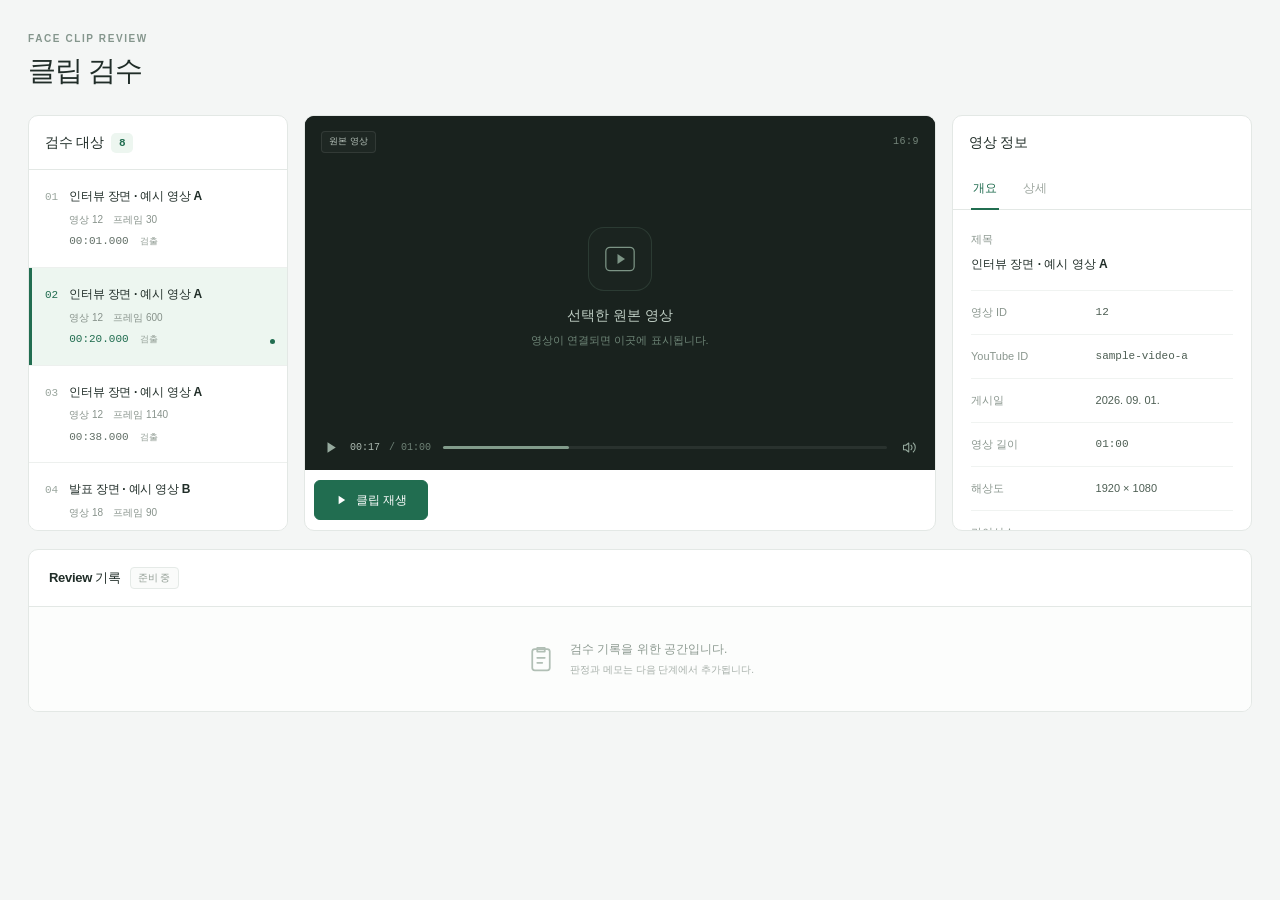
==== src/ytcrawln/review/static/index.html @ 5c7f524d "Add video clip review functionality with API endpoints and UI" ====
<!doctype html>
<html lang="ko">
<head>
  <meta charset="utf-8">
  <meta name="viewport" content="width=device-width, initial-scale=1">
  <meta name="color-scheme" content="light">
  <title>ytcrawln · 클립 검수</title>
  <link rel="stylesheet" href="./review.css">
</head>
<body>
  <!-- Static design preview. All data below is illustrative; no API or script is connected. -->
  <div class="app-shell">
    <header class="page-header">
      <p class="eyebrow">FACE CLIP REVIEW</p>
      <h1>클립 검수</h1>
    </header>

    <main>
      <div class="review-workspace">
        <nav class="panel candidate-panel" aria-labelledby="candidate-title">
          <div class="panel-heading">
            <div class="heading-with-count"><h2 id="candidate-title">검수 대상</h2><span class="count-badge">8</span></div>
          </div>
          <ol class="candidate-list" id="clip-list">
            <li>
              <button class="candidate" type="button" disabled>
                <span class="candidate-number">01</span>
                <span class="candidate-content"><span class="candidate-title">인터뷰 장면 · 예시 영상 A</span><span class="candidate-meta">영상 12 <span>프레임 30</span></span><span class="candidate-time">00:01.000 <span>검출</span></span></span>
              </button>
            </li>
            <li>
              <button class="candidate is-selected" type="button" aria-current="true" disabled>
                <span class="candidate-number">02</span>
                <span class="candidate-content"><span class="candidate-title">인터뷰 장면 · 예시 영상 A</span><span class="candidate-meta">영상 12 <span>프레임 600</span></span><span class="candidate-time">00:20.000 <span>검출</span></span></span>
                <span class="selection-dot" aria-hidden="true"></span>
              </button>
            </li>
            <li>
              <button class="candidate" type="button" disabled>
                <span class="candidate-number">03</span>
                <span class="candidate-content"><span class="candidate-title">인터뷰 장면 · 예시 영상 A</span><span class="candidate-meta">영상 12 <span>프레임 1140</span></span><span class="candidate-time">00:38.000 <span>검출</span></span></span>
              </button>
            </li>
            <li>
              <button class="candidate" type="button" disabled>
                <span class="candidate-number">04</span>
                <span class="candidate-content"><span class="candidate-title">발표 장면 · 예시 영상 B</span><span class="candidate-meta">영상 18 <span>프레임 90</span></span><span class="candidate-time">00:03.000 <span>검출</span></span></span>
              </button>
            </li>
            <li>
              <button class="candidate" type="button" disabled>
                <span class="candidate-number">05</span>
                <span class="candidate-content"><span class="candidate-title">발표 장면 · 예시 영상 B</span><span class="candidate-meta">영상 18 <span>프레임 420</span></span><span class="candidate-time">00:14.000 <span>검출</span></span></span>
              </button>
            </li>
            <li>
              <button class="candidate" type="button" disabled>
                <span class="candidate-number">06</span>
                <span class="candidate-content"><span class="candidate-title">대화 장면 · 예시 영상 C</span><span class="candidate-meta">영상 24 <span>프레임 210</span></span><span class="candidate-time">00:07.000 <span>검출</span></span></span>
              </button>
            </li>
            <li>
              <button class="candidate" type="button" disabled>
                <span class="candidate-number">07</span>
                <span class="candidate-content"><span class="candidate-title">대화 장면 · 예시 영상 C</span><span class="candidate-meta">영상 24 <span>프레임 660</span></span><span class="candidate-time">00:22.000 <span>검출</span></span></span>
              </button>
            </li>
            <li>
              <button class="candidate" type="button" disabled>
                <span class="candidate-number">08</span>
                <span class="candidate-content"><span class="candidate-title">세로 촬영 · 예시 영상 D</span><span class="candidate-meta">영상 31 <span>프레임 60</span></span><span class="candidate-time">00:02.000 <span>검출</span></span></span>
              </button>
            </li>
          </ol>
        </nav>

        <section class="panel player-panel" aria-label="영상 플레이어">
          <div class="video-stage">
            <video id="video-player" preload="none" aria-label="선택한 원본 영상"></video>
            <div class="stage-labels"><span class="stage-badge">원본 영상</span><span class="aspect-label">16:9</span></div>
            <div class="video-placeholder" id="player-message">
              <span class="video-placeholder-icon" aria-hidden="true">
                <svg viewBox="0 0 48 48" fill="none"><rect x="7" y="10" width="34" height="28" rx="5" stroke="currentColor" stroke-width="1.5"/><path d="m21 18 9 6-9 6V18Z" fill="currentColor"/></svg>
              </span>
              <p>선택한 원본 영상</p>
              <span>영상이 연결되면 이곳에 표시됩니다.</span>
            </div>
            <div class="player-controls-preview" aria-label="영상 컨트롤 디자인 예시">
              <svg class="icon" viewBox="0 0 20 20" aria-hidden="true"><path d="m6 3 11 7L6 17V3Z" fill="currentColor"/></svg>
              <span class="player-clock">00:17 <span>/ 01:00</span></span>
              <span class="player-progress" aria-hidden="true"><span></span></span>
              <svg class="icon volume-icon" viewBox="0 0 20 20" fill="none" aria-hidden="true"><path d="M9 4 5 7H2v6h3l4 3V4Z" stroke="currentColor" stroke-width="1.4" stroke-linejoin="round"/><path d="M12 7a4 4 0 0 1 0 6m3-9a8 8 0 0 1 0 12" stroke="currentColor" stroke-width="1.4" stroke-linecap="round"/></svg>
            </div>
          </div>

          <div class="clip-actions">
            <button class="clip-play-button" id="clip-play-button" type="button" disabled>
              <svg class="icon" viewBox="0 0 20 20" aria-hidden="true"><path d="m6 3 11 7L6 17V3Z" fill="currentColor"/></svg>
              클립 재생
            </button>
          </div>
        </section>

        <aside class="panel info-panel" aria-labelledby="info-title">
          <div class="panel-heading"><h2 id="info-title">영상 정보</h2></div>
          <div class="info-tabs" role="tablist" aria-label="영상 정보 탭">
            <button class="info-tab is-active" id="overview-tab" type="button" role="tab" aria-selected="true" aria-controls="overview-panel" disabled>개요</button>
            <button class="info-tab" id="detail-tab" type="button" role="tab" aria-selected="false" aria-controls="detail-panel" disabled>상세</button>
          </div>
          <div class="metadata-scroll">
            <section id="overview-panel" role="tabpanel" aria-labelledby="overview-tab">
              <dl class="info-list">
                <div class="info-row info-row-title"><dt>제목</dt><dd>인터뷰 장면 · 예시 영상 A</dd></div>
                <div class="info-row"><dt>영상 ID</dt><dd class="mono">12</dd></div>
                <div class="info-row"><dt>YouTube ID</dt><dd class="mono">sample-video-a</dd></div>
                <div class="info-row"><dt>게시일</dt><dd>2026. 09. 01.</dd></div>
                <div class="info-row"><dt>영상 길이</dt><dd class="mono">01:00</dd></div>
                <div class="info-row"><dt>해상도</dt><dd>1920 × 1080</dd></div>
                <div class="info-row"><dt>라이선스</dt><dd class="muted">—</dd></div>
                <div class="info-row"><dt>자막</dt><dd class="muted">—</dd></div>
                <div class="info-row"><dt>합성 콘텐츠 표시</dt><dd class="muted">—</dd></div>
                <div class="info-row"><dt>조회 / 좋아요 / 댓글</dt><dd class="muted">— / — / —</dd></div>
                <div class="info-row"><dt>미디어</dt><dd><span class="neutral-badge">미연결</span></dd></div>
              </dl>
              <div class="metadata-note"><span class="note-mark" aria-hidden="true">i</span><p>화면 구성을 위한 예시 정보입니다.</p></div>
            </section>
            <section id="detail-panel" role="tabpanel" aria-labelledby="detail-tab" hidden><p>상세 메타데이터 표시 영역</p></section>
          </div>
        </aside>
      </div>

      <section class="panel review-records" aria-labelledby="review-records-title">
        <div class="records-heading"><h2 id="review-records-title">Review 기록</h2><span class="neutral-badge">준비 중</span></div>
        <div class="records-placeholder">
          <svg viewBox="0 0 24 24" fill="none" aria-hidden="true"><rect x="5" y="4" width="14" height="17" rx="2" stroke="currentColor" stroke-width="1.4"/><path d="M9 3h6v3H9V3Zm0 8h6m-6 4h4" stroke="currentColor" stroke-width="1.4" stroke-linecap="round" stroke-linejoin="round"/></svg>
          <div><p>검수 기록을 위한 공간입니다.</p><span>판정과 메모는 다음 단계에서 추가됩니다.</span></div>
        </div>
      </section>
    </main>
  </div>
</body>
</html>
---- src/ytcrawln/review/static/review.css ----
:root {
  color-scheme: light;
  --page: #f4f6f5;
  --surface: #fff;
  --ink: #202d28;
  --line: #e3e8e5;
  --accent: #216d50;
  --accent-soft: #edf6f0;
  --mono: "SFMono-Regular", Consolas, "Liberation Mono", monospace;
  font-family: -apple-system, BlinkMacSystemFont, "Apple SD Gothic Neo", "Noto Sans KR", "Segoe UI", sans-serif;
  font-synthesis: none;
  -webkit-font-smoothing: antialiased;
}

/* Base */
* { box-sizing: border-box; }
body { margin: 0; color: var(--ink); background: var(--page); font-size: 14px; line-height: 1.55; }
button { font: inherit; }
button:disabled { cursor: default; }
button:focus-visible { outline: 2px solid var(--accent); outline-offset: -3px; }
h1, h2, p, ol, dl, dd { margin: 0; }
svg { display: block; }
[hidden] { display: none !important; }
.eyebrow { color: #85968d; font-size: 10px; font-weight: 650; letter-spacing: 1.6px; }
h1 { margin-top: 4px; font-size: 28px; font-weight: 700; letter-spacing: -1.1px; line-height: 1.4; }
h2 { font-size: 14px; font-weight: 700; letter-spacing: -.3px; }
.icon { width: 15px; height: 15px; flex-shrink: 0; }
.mono { font-family: var(--mono); }
.neutral-badge { display: inline-flex; padding: 2px 7px; border: 1px solid #e5eae7; border-radius: 4px; color: #919d94; background: #fafbfa; font-size: 10px; font-weight: 400; }

/* Page and shared panels */
.app-shell { width: min(100%, 1800px); margin: 0 auto; padding: 0 28px 24px; }
.page-header { padding: 31px 0 25px; }
.review-workspace { display: grid; grid-template-columns: 260px minmax(0, 1fr) 300px; align-items: stretch; gap: 16px; }
.panel { min-width: 0; border: 1px solid var(--line); border-radius: 10px; background: var(--surface); overflow: hidden; }
.panel-heading { padding: 16px; }
.candidate-panel,
.player-panel,
.info-panel { display: flex; flex-direction: column; }
/* Side panels follow the player's row height; their content scrolls inside. */
.candidate-panel,
.info-panel { min-height: 0; contain: size; }
.candidate-list,
.metadata-scroll { flex: 1 1 0; min-height: 0; overflow-y: auto; scrollbar-width: thin; scrollbar-color: #d5ded8 transparent; }

/* Candidate list */
.heading-with-count { display: flex; align-items: center; gap: 8px; }
.count-badge { display: inline-flex; align-items: center; justify-content: center; min-width: 22px; height: 20px; padding: 0 6px; border-radius: 5px; color: var(--accent); background: var(--accent-soft); font: 600 11px var(--mono); }
.candidate-list { border-top: 1px solid var(--line); list-style: none; padding: 0; }
.candidate { position: relative; display: flex; width: 100%; align-items: flex-start; gap: 11px; text-align: left; padding: 17px 16px; border: 0; border-bottom: 1px solid #edf0ee; background: #fff; color: inherit; }
.candidate.is-selected { background: var(--accent-soft); box-shadow: inset 3px 0 var(--accent); }
.candidate-number { flex-shrink: 0; padding-top: 2px; font: 11px/1.6 var(--mono); color: #9aa69e; }
.is-selected .candidate-number { color: var(--accent); }
.candidate-content { display: flex; flex-direction: column; gap: 6px; min-width: 0; }
.candidate-title { display: block; overflow: hidden; white-space: nowrap; text-overflow: ellipsis; font-size: 12px; font-weight: 600; letter-spacing: -.25px; }
.candidate-meta { display: flex; gap: 10px; flex-wrap: wrap; color: #87928b; font-size: 10px; }
.candidate-time { font: 11px/1.5 var(--mono); color: #626f67; }
.candidate-time > span { margin-left: 5px; font-family: inherit; font-size: 9px; color: #95a098; }
.is-selected .candidate-time { color: var(--accent); }
.selection-dot { position: absolute; width: 5px; height: 5px; right: 12px; bottom: 21px; border-radius: 50%; background: var(--accent); }

/* Fixed-ratio player and static preview */
/* The containing box defines the size, never the video's intrinsic dimensions. */
.video-stage { position: relative; flex: 0 0 auto; width: 100%; aspect-ratio: 16 / 9; overflow: hidden; background: #19221e; isolation: isolate; }
.video-stage > video { position: absolute; inset: 0; display: block; width: 100%; height: 100%; object-fit: contain; background: #19221e; }
.stage-labels { position: absolute; inset: 15px 16px auto; display: flex; align-items: center; justify-content: space-between; z-index: 1; }
.stage-badge { padding: 3px 7px; border: 1px solid #ffffff17; border-radius: 4px; color: #b6c2ba; background: #ffffff06; font-size: 9px; }
.aspect-label { font: 10px var(--mono); letter-spacing: .5px; color: #74857a; }
.video-placeholder { position: absolute; inset: 0; display: flex; align-items: center; justify-content: center; flex-direction: column; padding: 30px 15px 40px; text-align: center; }
.video-placeholder-icon { display: grid; place-items: center; width: 64px; height: 64px; margin-bottom: 14px; color: #7c9485; border: 1px solid #526c5c50; border-radius: 16px; background: #ffffff03; }
.video-placeholder-icon svg { width: 40px; height: 40px; }
.video-placeholder p { font-size: 14px; color: #becdc3; }
.video-placeholder > span:last-child { margin-top: 5px; color: #6e8577; font-size: 11px; }
.player-controls-preview { position: absolute; left: 18px; right: 18px; bottom: 15px; display: flex; align-items: center; gap: 12px; color: #96aa9e; }
.player-clock { flex-shrink: 0; font: 10px var(--mono); color: #acbab1; }
.player-clock > span { color: #6e8276; margin-left: 3px; }
.player-progress { height: 3px; flex: 1 1 auto; background: #ffffff12; border-radius: 2px; }
.player-progress > span { display: block; width: 28.33%; height: 100%; border-radius: inherit; background: #829c8b; }
.volume-icon { margin-left: 3px; }

/* Clip action */
.clip-actions { display: flex; align-items: center; padding: 10px 9px; }
.clip-play-button { display: inline-flex; align-items: center; justify-content: center; gap: 9px; min-height: 40px; padding: 0 20px; border: 1px solid var(--accent); border-radius: 6px; color: #fff; background: var(--accent); font-size: 12px; font-weight: 600; white-space: nowrap; }
.clip-play-button .icon { width: 12px; height: 12px; }

/* Metadata */
.info-tabs { display: flex; padding: 0 18px; gap: 22px; border-bottom: 1px solid var(--line); }
.info-tab { position: relative; padding: 10px 2px 11px; border: 0; color: #9da69f; background: transparent; font-size: 12px; }
.info-tab.is-active { color: var(--accent); font-weight: 650; }
.info-tab.is-active::after { content: ""; position: absolute; left: 0; right: 0; bottom: -1px; height: 2px; background: var(--accent); }
.metadata-scroll { padding: 5px 18px 18px; }
.info-row { display: grid; grid-template-columns: minmax(0, 1fr) minmax(0, 1.2fr); gap: 10px; padding: 13px 0; border-bottom: 1px solid #f0f3f1; font-size: 11px; }
.info-row dt { color: #8a968e; }
.info-row dd { color: #4d5e53; overflow-wrap: anywhere; }
.info-row-title { display: block; padding: 16px 0; }
.info-row-title dd { margin-top: 7px; color: var(--ink); font-size: 12px; font-weight: 600; }
.info-row .muted { color: #a2aba5; }
.metadata-note { display: flex; align-items: flex-start; gap: 6px; margin-top: 18px; color: #a0aaa3; font-size: 10px; }
.note-mark { display: grid; place-items: center; flex-shrink: 0; width: 13px; height: 13px; border: 1px solid #c8d2cb; border-radius: 50%; font-size: 9px; font-family: Georgia, serif; line-height: 1; margin-top: 1px; }

/* Future review records */
.review-records { margin-top: 18px; }
.records-heading { display: flex; align-items: center; gap: 9px; padding: 17px 20px; border-bottom: 1px solid var(--line); }
.records-heading h2 { font-size: 13px; }
.records-placeholder { display: flex; gap: 14px; align-items: center; justify-content: center; min-height: 104px; padding: 20px; background: #fcfdfc; }
.records-placeholder svg { width: 30px; height: 30px; color: #b1bfb5; }
.records-placeholder p { color: #8d9a91; font-size: 12px; }
.records-placeholder span { display: block; margin-top: 4px; font-size: 10px; color: #a6afa9; }

/* Responsive layout */
@media (min-width: 1600px) {
  .review-workspace { grid-template-columns: 280px minmax(0, 1fr) 320px; gap: 20px; }
}

@media (max-width: 1199px) {
  .app-shell { padding-inline: 20px; }
  .review-workspace { grid-template-columns: 225px minmax(0, 1fr) 255px; gap: 12px; }
  .candidate { padding-left: 12px; padding-right: 12px; gap: 8px; }
  .clip-play-button { padding: 0 14px; }
}

@media (max-width: 999px) {
  .review-workspace { grid-template-columns: 235px minmax(0, 1fr); }
  .info-panel { grid-column: 1 / -1; contain: none; }
  .metadata-scroll { flex: auto; max-height: 340px; }
  .info-row { grid-template-columns: 180px minmax(0, 1fr); }
  .info-row-title { display: grid; }
  .info-row-title dd { margin: 0; }
}

@media (max-width: 639px) {
  .app-shell { padding-inline: 14px; }
  .page-header { padding: 23px 0 19px; }
  h1 { font-size: 25px; }
  .review-workspace { grid-template-columns: minmax(0, 1fr); gap: 14px; }
  .candidate-panel { contain: none; }
  .candidate-list { flex: auto; max-height: 245px; }
  .candidate { padding: 14px 18px; gap: 14px; }
  .candidate-title { font-size: 13px; }
  .info-panel { grid-column: auto; }
  .info-row { grid-template-columns: minmax(0, 1fr) minmax(0, 1.2fr); }
  .video-placeholder-icon { width: 46px; height: 46px; margin-bottom: 8px; border-radius: 12px; }
  .video-placeholder-icon svg { width: 30px; height: 30px; }
  .video-placeholder p { font-size: 12px; }
  .video-placeholder > span:last-child { font-size: 10px; }
  .player-clock { font-size: 9px; }
  .records-placeholder { justify-content: flex-start; }
}
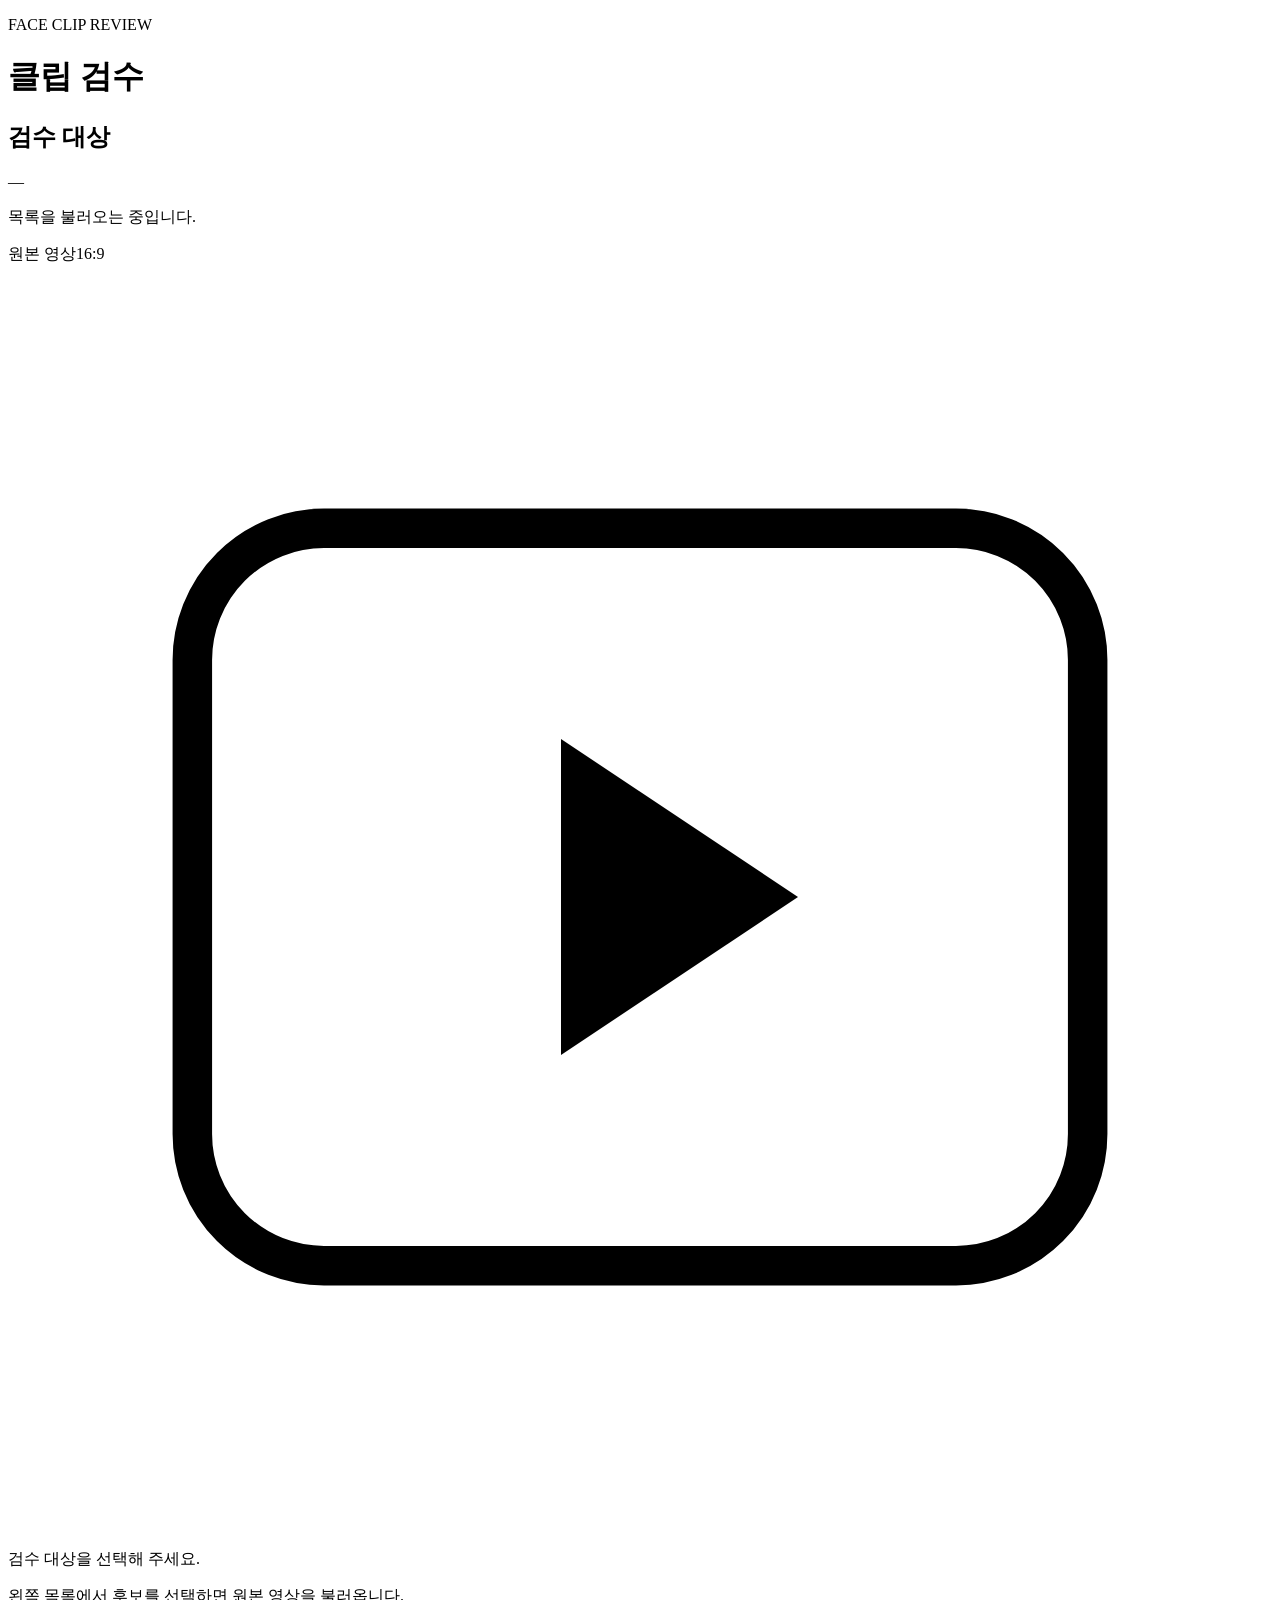
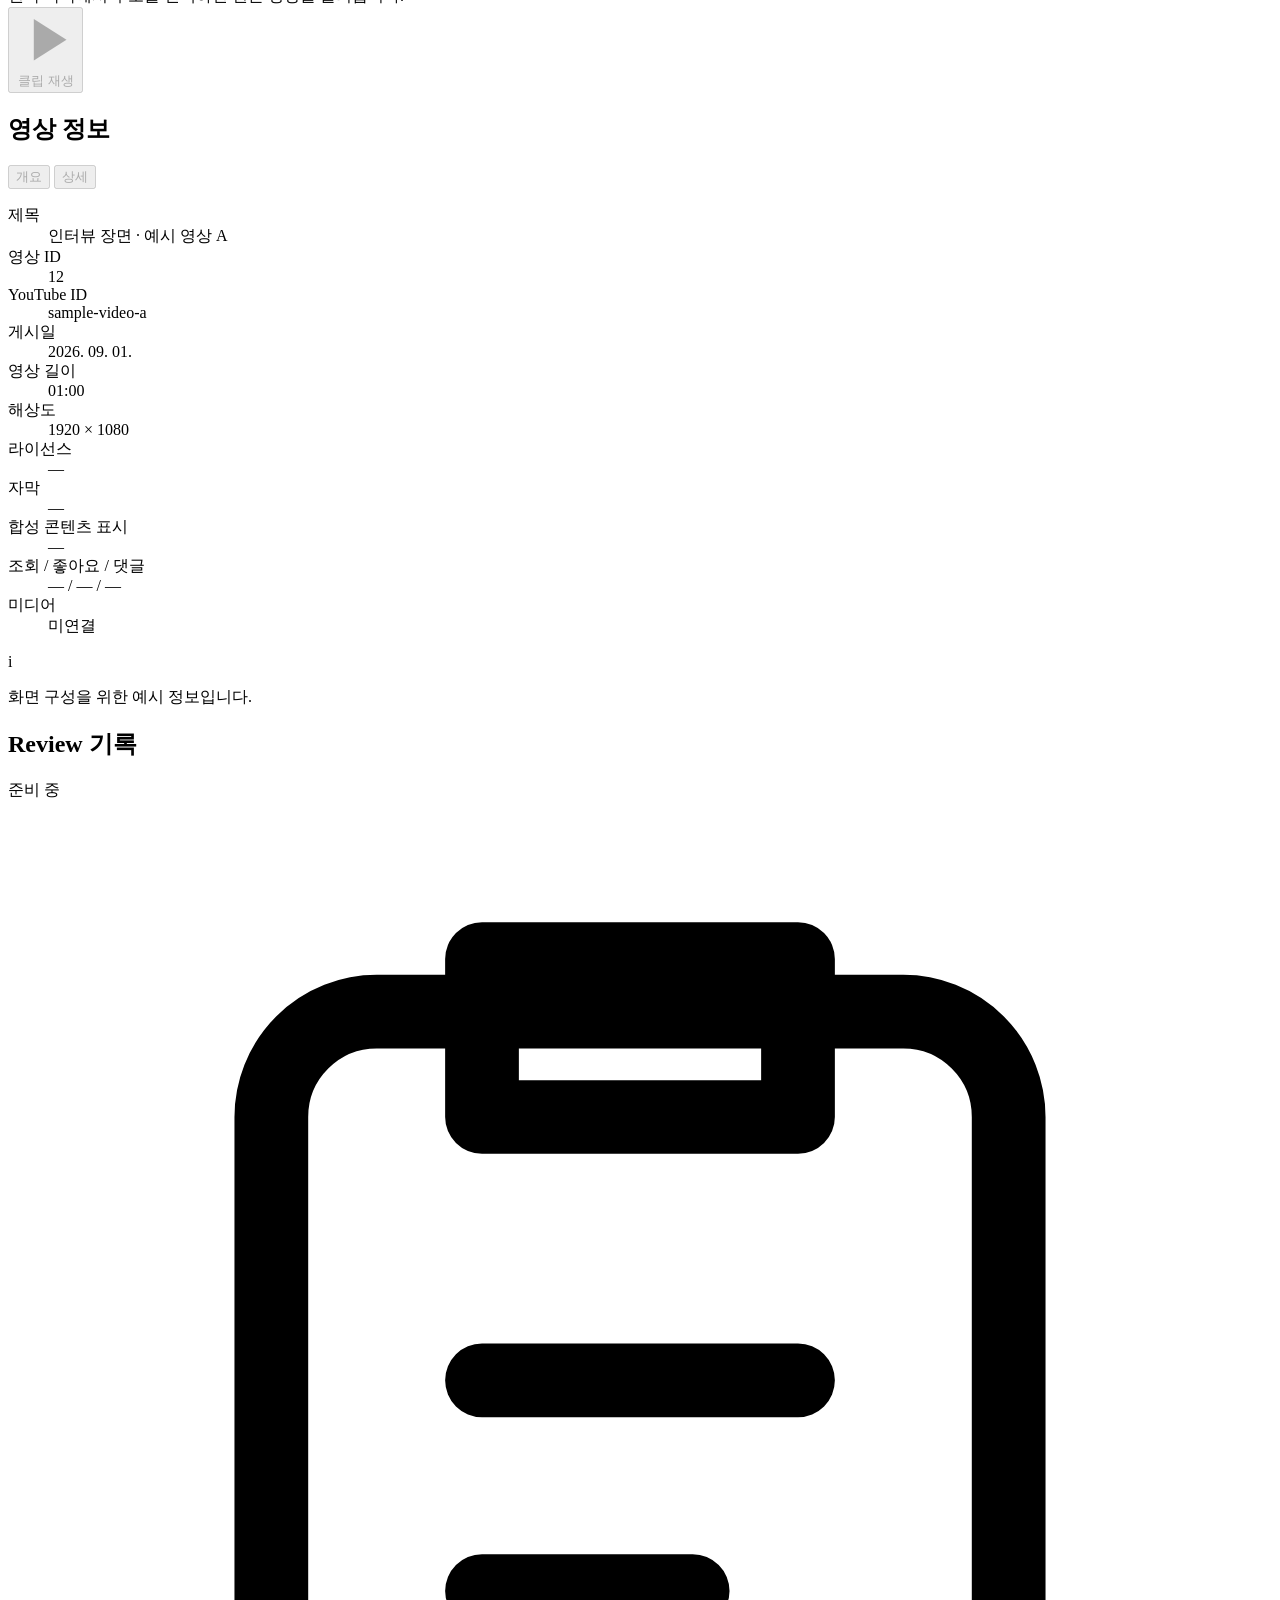
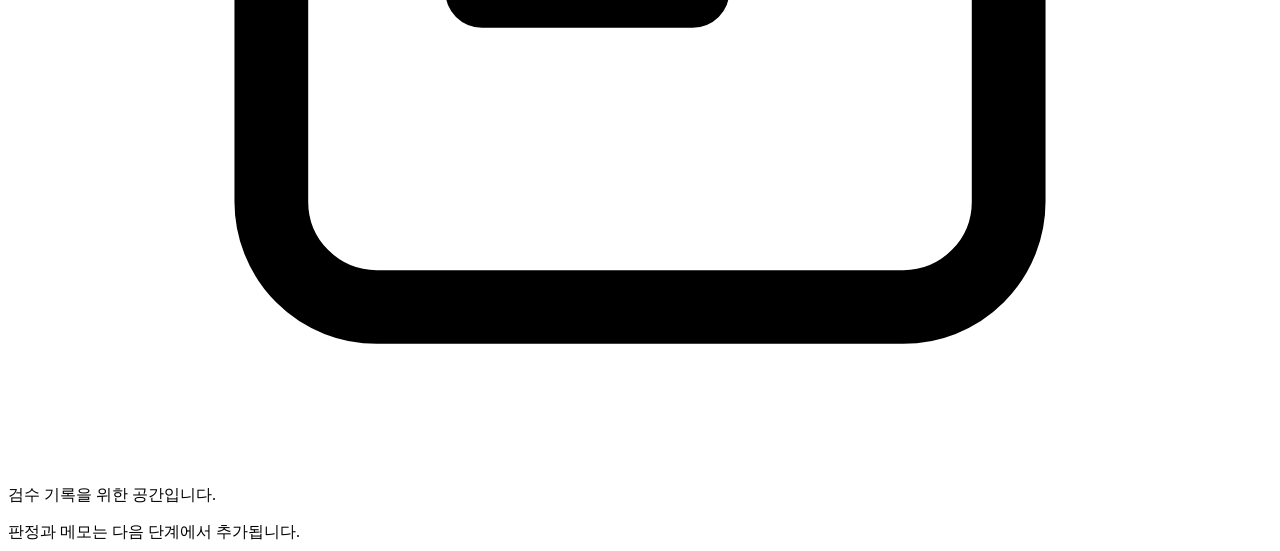
==== commit 461ade90: "Add static file serving and video player functionality" ====
--- a/src/ytcrawln/review/static/index.html
+++ b/src/ytcrawln/review/static/index.html
@@ -5,10 +5,11 @@
   <meta name="viewport" content="width=device-width, initial-scale=1">
   <meta name="color-scheme" content="light">
   <title>ytcrawln · 클립 검수</title>
-  <link rel="stylesheet" href="./review.css">
+  <link rel="stylesheet" href="/static/review.css">
+  <script defer src="/static/review.js"></script>
 </head>
 <body>
-  <!-- Static design preview. All data below is illustrative; no API or script is connected. -->
+  <!-- Candidate selection and the player use live data; metadata and clip playback are added separately. -->
   <div class="app-shell">
     <header class="page-header">
       <p class="eyebrow">FACE CLIP REVIEW</p>
@@ -19,77 +20,22 @@
       <div class="review-workspace">
         <nav class="panel candidate-panel" aria-labelledby="candidate-title">
           <div class="panel-heading">
-            <div class="heading-with-count"><h2 id="candidate-title">검수 대상</h2><span class="count-badge">8</span></div>
+            <div class="heading-with-count"><h2 id="candidate-title">검수 대상</h2><span class="count-badge" id="clip-count">—</span></div>
           </div>
-          <ol class="candidate-list" id="clip-list">
-            <li>
-              <button class="candidate" type="button" disabled>
-                <span class="candidate-number">01</span>
-                <span class="candidate-content"><span class="candidate-title">인터뷰 장면 · 예시 영상 A</span><span class="candidate-meta">영상 12 <span>프레임 30</span></span><span class="candidate-time">00:01.000 <span>검출</span></span></span>
-              </button>
-            </li>
-            <li>
-              <button class="candidate is-selected" type="button" aria-current="true" disabled>
-                <span class="candidate-number">02</span>
-                <span class="candidate-content"><span class="candidate-title">인터뷰 장면 · 예시 영상 A</span><span class="candidate-meta">영상 12 <span>프레임 600</span></span><span class="candidate-time">00:20.000 <span>검출</span></span></span>
-                <span class="selection-dot" aria-hidden="true"></span>
-              </button>
-            </li>
-            <li>
-              <button class="candidate" type="button" disabled>
-                <span class="candidate-number">03</span>
-                <span class="candidate-content"><span class="candidate-title">인터뷰 장면 · 예시 영상 A</span><span class="candidate-meta">영상 12 <span>프레임 1140</span></span><span class="candidate-time">00:38.000 <span>검출</span></span></span>
-              </button>
-            </li>
-            <li>
-              <button class="candidate" type="button" disabled>
-                <span class="candidate-number">04</span>
-                <span class="candidate-content"><span class="candidate-title">발표 장면 · 예시 영상 B</span><span class="candidate-meta">영상 18 <span>프레임 90</span></span><span class="candidate-time">00:03.000 <span>검출</span></span></span>
-              </button>
-            </li>
-            <li>
-              <button class="candidate" type="button" disabled>
-                <span class="candidate-number">05</span>
-                <span class="candidate-content"><span class="candidate-title">발표 장면 · 예시 영상 B</span><span class="candidate-meta">영상 18 <span>프레임 420</span></span><span class="candidate-time">00:14.000 <span>검출</span></span></span>
-              </button>
-            </li>
-            <li>
-              <button class="candidate" type="button" disabled>
-                <span class="candidate-number">06</span>
-                <span class="candidate-content"><span class="candidate-title">대화 장면 · 예시 영상 C</span><span class="candidate-meta">영상 24 <span>프레임 210</span></span><span class="candidate-time">00:07.000 <span>검출</span></span></span>
-              </button>
-            </li>
-            <li>
-              <button class="candidate" type="button" disabled>
-                <span class="candidate-number">07</span>
-                <span class="candidate-content"><span class="candidate-title">대화 장면 · 예시 영상 C</span><span class="candidate-meta">영상 24 <span>프레임 660</span></span><span class="candidate-time">00:22.000 <span>검출</span></span></span>
-              </button>
-            </li>
-            <li>
-              <button class="candidate" type="button" disabled>
-                <span class="candidate-number">08</span>
-                <span class="candidate-content"><span class="candidate-title">세로 촬영 · 예시 영상 D</span><span class="candidate-meta">영상 31 <span>프레임 60</span></span><span class="candidate-time">00:02.000 <span>검출</span></span></span>
-              </button>
-            </li>
-          </ol>
+          <p class="candidate-list-message" id="clip-list-message" role="status" aria-live="polite">목록을 불러오는 중입니다.</p>
+          <ol class="candidate-list" id="clip-list" aria-busy="true"></ol>
         </nav>
 
         <section class="panel player-panel" aria-label="영상 플레이어">
           <div class="video-stage">
-            <video id="video-player" preload="none" aria-label="선택한 원본 영상"></video>
+            <video id="video-player" controls preload="metadata" playsinline hidden aria-label="선택한 원본 영상"></video>
             <div class="stage-labels"><span class="stage-badge">원본 영상</span><span class="aspect-label">16:9</span></div>
-            <div class="video-placeholder" id="player-message">
+            <div class="video-placeholder" id="player-message" role="status" aria-live="polite">
               <span class="video-placeholder-icon" aria-hidden="true">
                 <svg viewBox="0 0 48 48" fill="none"><rect x="7" y="10" width="34" height="28" rx="5" stroke="currentColor" stroke-width="1.5"/><path d="m21 18 9 6-9 6V18Z" fill="currentColor"/></svg>
               </span>
-              <p>선택한 원본 영상</p>
-              <span>영상이 연결되면 이곳에 표시됩니다.</span>
-            </div>
-            <div class="player-controls-preview" aria-label="영상 컨트롤 디자인 예시">
-              <svg class="icon" viewBox="0 0 20 20" aria-hidden="true"><path d="m6 3 11 7L6 17V3Z" fill="currentColor"/></svg>
-              <span class="player-clock">00:17 <span>/ 01:00</span></span>
-              <span class="player-progress" aria-hidden="true"><span></span></span>
-              <svg class="icon volume-icon" viewBox="0 0 20 20" fill="none" aria-hidden="true"><path d="M9 4 5 7H2v6h3l4 3V4Z" stroke="currentColor" stroke-width="1.4" stroke-linejoin="round"/><path d="M12 7a4 4 0 0 1 0 6m3-9a8 8 0 0 1 0 12" stroke="currentColor" stroke-width="1.4" stroke-linecap="round"/></svg>
+              <p id="player-message-title">검수 대상을 선택해 주세요.</p>
+              <span id="player-message-detail">왼쪽 목록에서 후보를 선택하면 원본 영상을 불러옵니다.</span>
             </div>
           </div>
 
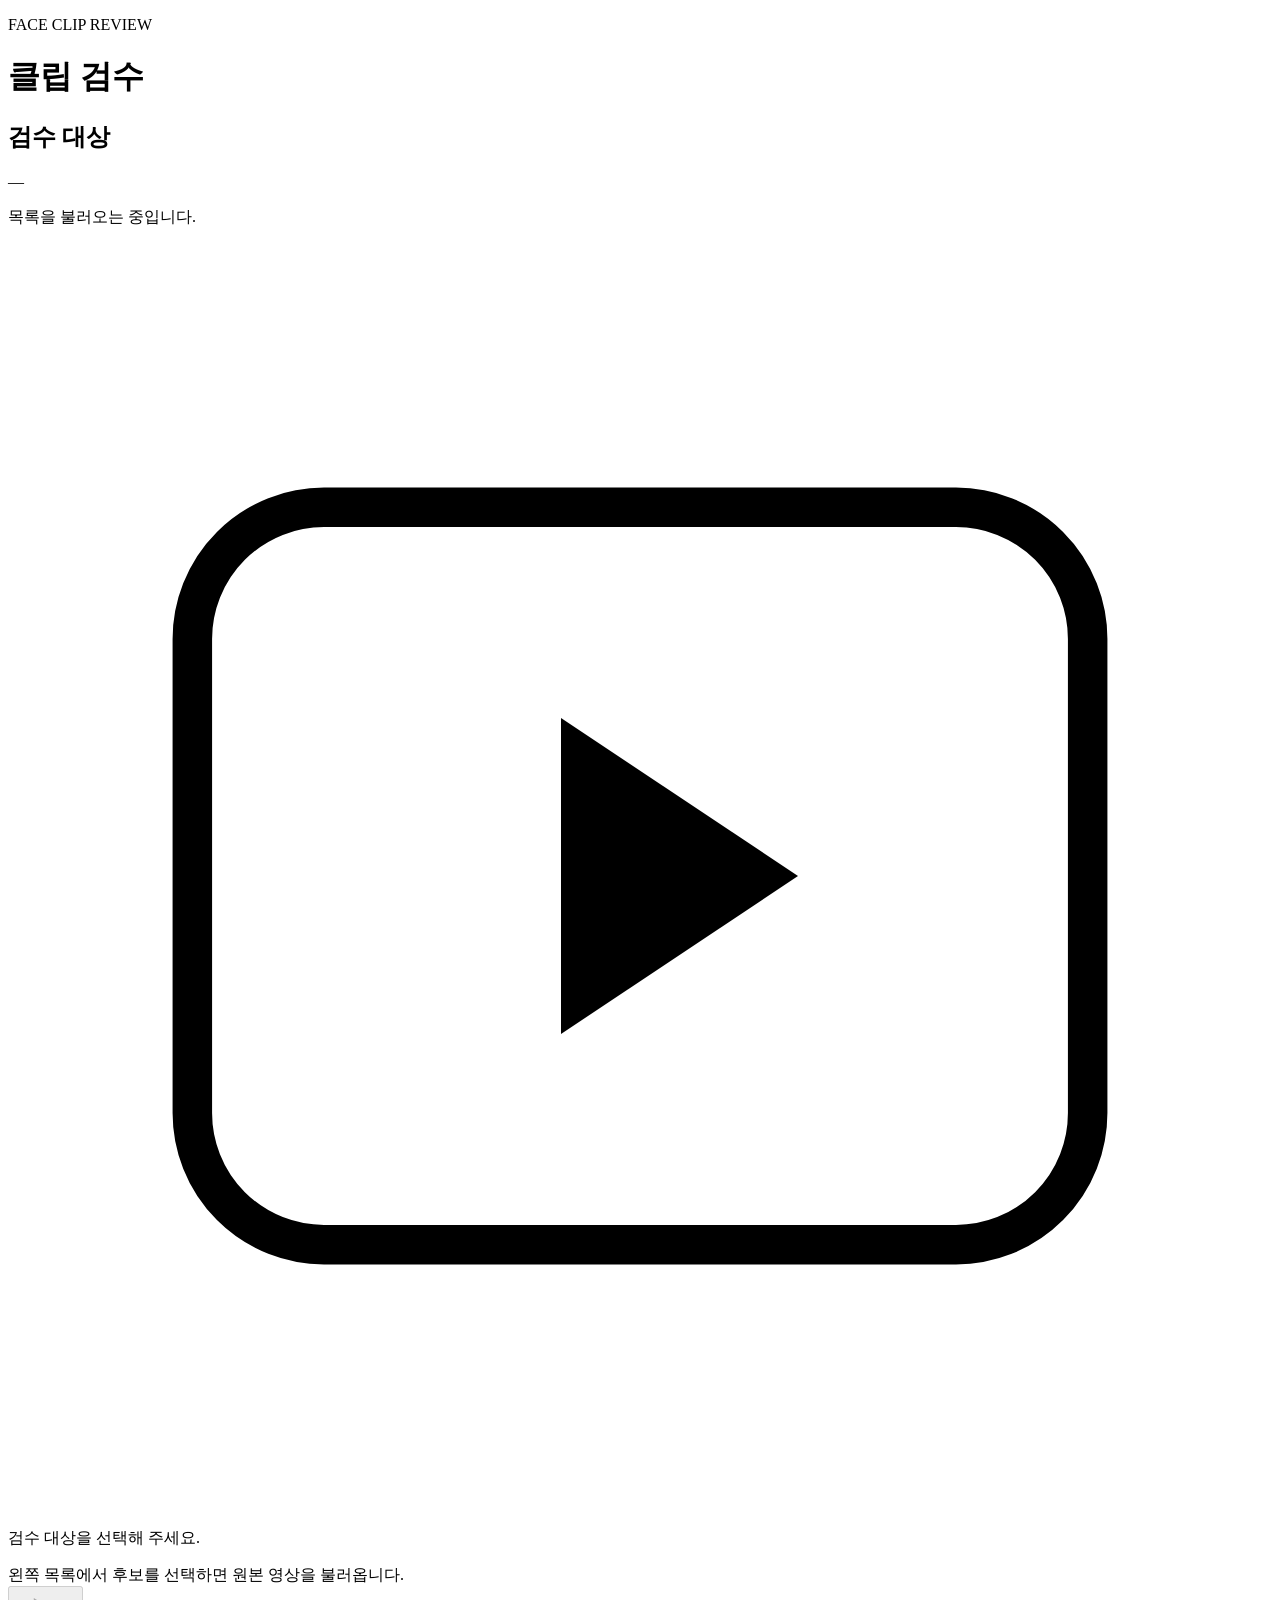
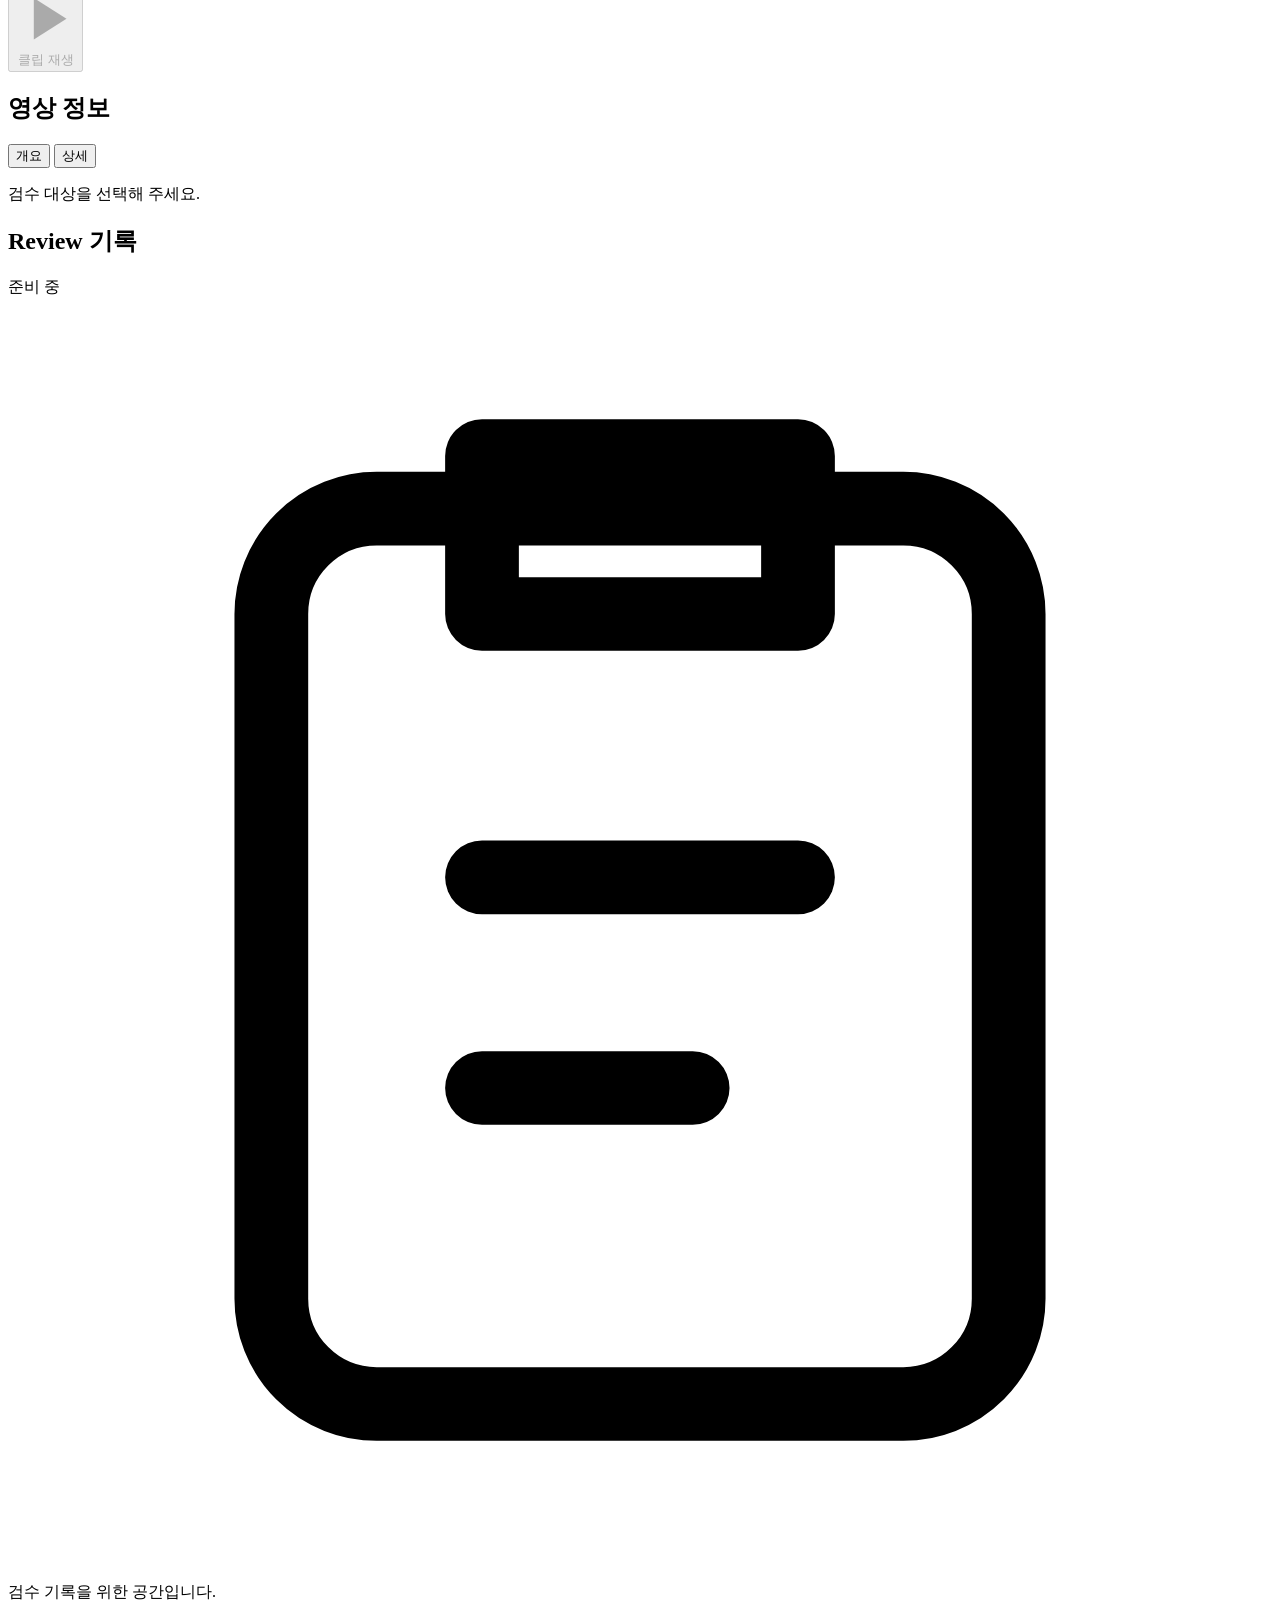
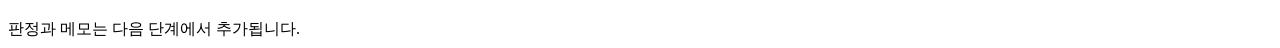
==== commit dddf2467: "Enhance clip review functionality with improved metadata handling and UI updates" ====
--- a/src/ytcrawln/review/static/index.html
+++ b/src/ytcrawln/review/static/index.html
@@ -9,7 +9,7 @@
   <script defer src="/static/review.js"></script>
 </head>
 <body>
-  <!-- Candidate selection and the player use live data; metadata and clip playback are added separately. -->
+  <!-- Candidates, metadata, and clip playback use the original video without creating clip files. -->
   <div class="app-shell">
     <header class="page-header">
       <p class="eyebrow">FACE CLIP REVIEW</p>
@@ -29,7 +29,7 @@
         <section class="panel player-panel" aria-label="영상 플레이어">
           <div class="video-stage">
             <video id="video-player" controls preload="metadata" playsinline hidden aria-label="선택한 원본 영상"></video>
-            <div class="stage-labels"><span class="stage-badge">원본 영상</span><span class="aspect-label">16:9</span></div>
+            <!-- <div class="stage-labels"><span class="stage-badge">원본 영상</span><span class="aspect-label">16:9</span></div> -->
             <div class="video-placeholder" id="player-message" role="status" aria-live="polite">
               <span class="video-placeholder-icon" aria-hidden="true">
                 <svg viewBox="0 0 48 48" fill="none"><rect x="7" y="10" width="34" height="28" rx="5" stroke="currentColor" stroke-width="1.5"/><path d="m21 18 9 6-9 6V18Z" fill="currentColor"/></svg>
@@ -44,33 +44,20 @@
               <svg class="icon" viewBox="0 0 20 20" aria-hidden="true"><path d="m6 3 11 7L6 17V3Z" fill="currentColor"/></svg>
               클립 재생
             </button>
+            <p class="clip-playback-message" id="clip-playback-message" role="status" aria-live="polite" hidden></p>
           </div>
         </section>
 
         <aside class="panel info-panel" aria-labelledby="info-title">
           <div class="panel-heading"><h2 id="info-title">영상 정보</h2></div>
           <div class="info-tabs" role="tablist" aria-label="영상 정보 탭">
-            <button class="info-tab is-active" id="overview-tab" type="button" role="tab" aria-selected="true" aria-controls="overview-panel" disabled>개요</button>
-            <button class="info-tab" id="detail-tab" type="button" role="tab" aria-selected="false" aria-controls="detail-panel" disabled>상세</button>
+            <button class="info-tab is-active" id="overview-tab" type="button" role="tab" aria-selected="true" aria-controls="overview-panel" tabindex="0">개요</button>
+            <button class="info-tab" id="detail-tab" type="button" role="tab" aria-selected="false" aria-controls="detail-panel" tabindex="-1">상세</button>
           </div>
-          <div class="metadata-scroll">
-            <section id="overview-panel" role="tabpanel" aria-labelledby="overview-tab">
-              <dl class="info-list">
-                <div class="info-row info-row-title"><dt>제목</dt><dd>인터뷰 장면 · 예시 영상 A</dd></div>
-                <div class="info-row"><dt>영상 ID</dt><dd class="mono">12</dd></div>
-                <div class="info-row"><dt>YouTube ID</dt><dd class="mono">sample-video-a</dd></div>
-                <div class="info-row"><dt>게시일</dt><dd>2026. 09. 01.</dd></div>
-                <div class="info-row"><dt>영상 길이</dt><dd class="mono">01:00</dd></div>
-                <div class="info-row"><dt>해상도</dt><dd>1920 × 1080</dd></div>
-                <div class="info-row"><dt>라이선스</dt><dd class="muted">—</dd></div>
-                <div class="info-row"><dt>자막</dt><dd class="muted">—</dd></div>
-                <div class="info-row"><dt>합성 콘텐츠 표시</dt><dd class="muted">—</dd></div>
-                <div class="info-row"><dt>조회 / 좋아요 / 댓글</dt><dd class="muted">— / — / —</dd></div>
-                <div class="info-row"><dt>미디어</dt><dd><span class="neutral-badge">미연결</span></dd></div>
-              </dl>
-              <div class="metadata-note"><span class="note-mark" aria-hidden="true">i</span><p>화면 구성을 위한 예시 정보입니다.</p></div>
-            </section>
-            <section id="detail-panel" role="tabpanel" aria-labelledby="detail-tab" hidden><p>상세 메타데이터 표시 영역</p></section>
+          <div class="metadata-scroll" id="metadata-content" aria-busy="false">
+            <p class="metadata-message" id="metadata-message" role="status" aria-live="polite">검수 대상을 선택해 주세요.</p>
+            <section id="overview-panel" role="tabpanel" aria-labelledby="overview-tab" tabindex="0"></section>
+            <section id="detail-panel" role="tabpanel" aria-labelledby="detail-tab" tabindex="0" hidden></section>
           </div>
         </aside>
       </div>
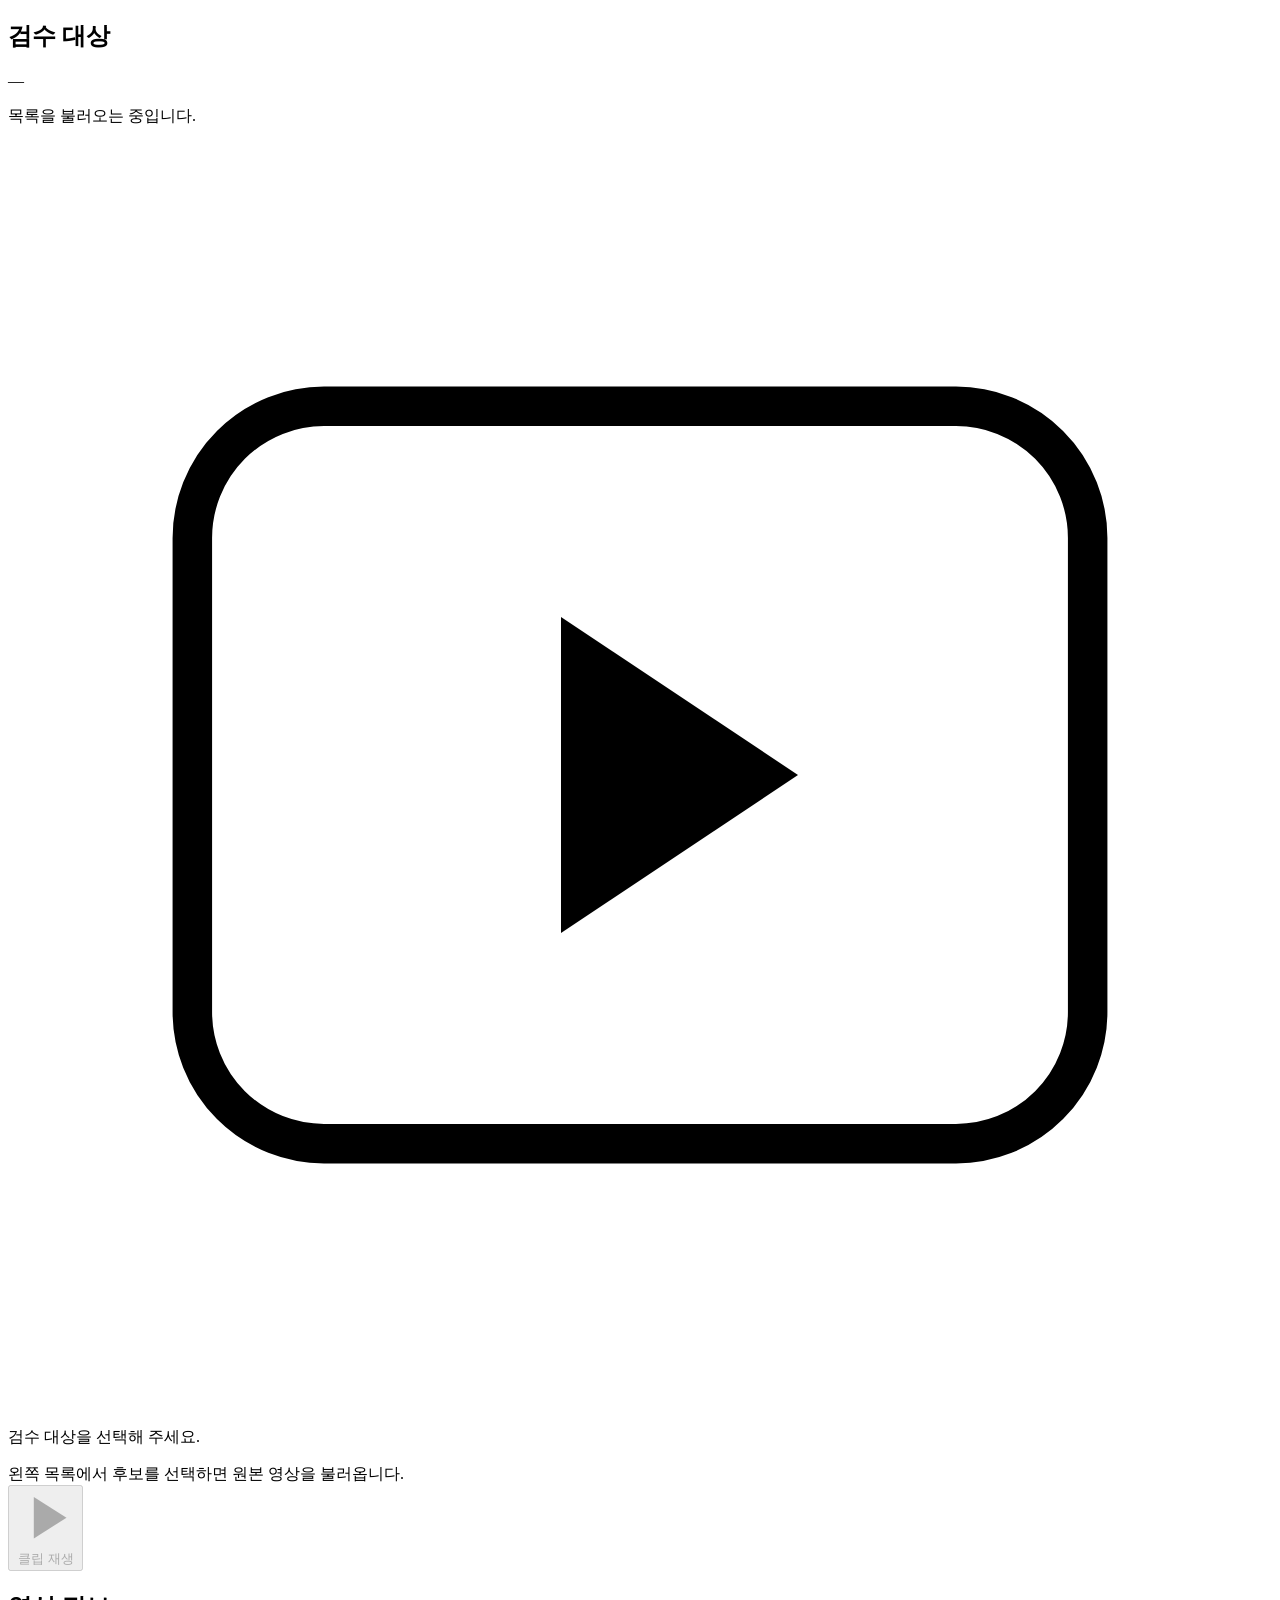
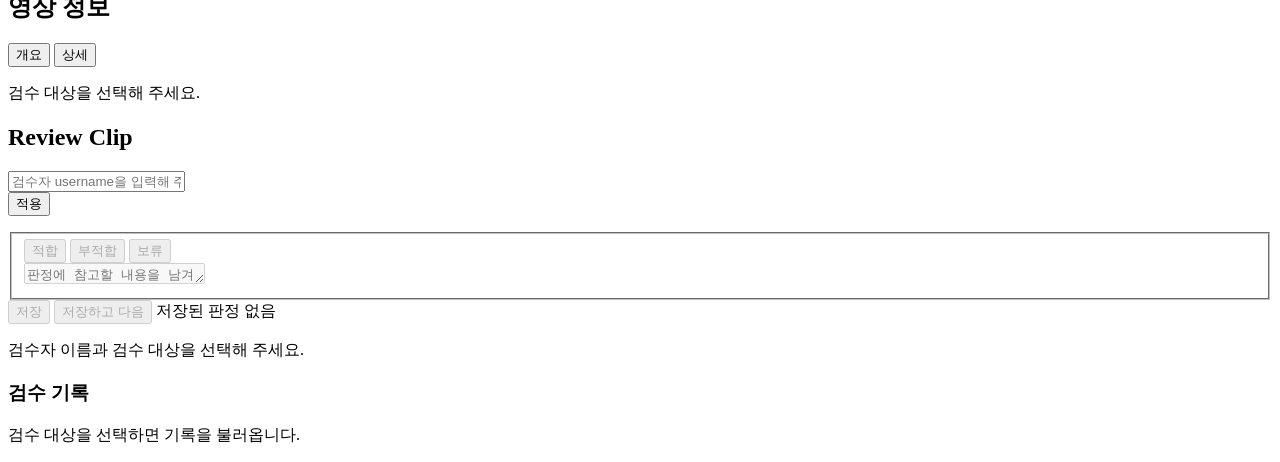
==== commit e8f2c38d: "Refactor review UI and functionality" ====
--- a/src/ytcrawln/review/static/index.html
+++ b/src/ytcrawln/review/static/index.html
@@ -1,5 +1,6 @@
 <!doctype html>
 <html lang="ko">
+
 <head>
   <meta charset="utf-8">
   <meta name="viewport" content="width=device-width, initial-scale=1">
@@ -8,21 +9,27 @@
   <link rel="stylesheet" href="/static/review.css">
   <script defer src="/static/review.js"></script>
 </head>
+
 <body>
   <!-- Candidates, metadata, and clip playback use the original video without creating clip files. -->
   <div class="app-shell">
     <header class="page-header">
-      <p class="eyebrow">FACE CLIP REVIEW</p>
-      <h1>클립 검수</h1>
+      <!-- <div class="page-title">
+        <p class="eyebrow">FACE CLIP REVIEW</p>
+        <h1>클립 검수</h1>
+      </div> -->
     </header>
 
     <main>
       <div class="review-workspace">
         <nav class="panel candidate-panel" aria-labelledby="candidate-title">
           <div class="panel-heading">
-            <div class="heading-with-count"><h2 id="candidate-title">검수 대상</h2><span class="count-badge" id="clip-count">—</span></div>
+            <div class="heading-with-count">
+              <h2 id="candidate-title">검수 대상</h2><span class="count-badge" id="clip-count">—</span>
+            </div>
           </div>
           <p class="candidate-list-message" id="clip-list-message" role="status" aria-live="polite">목록을 불러오는 중입니다.</p>
+          <button class="button list-retry" id="clip-list-retry" type="button" hidden>목록 다시 불러오기</button>
           <ol class="candidate-list" id="clip-list" aria-busy="true"></ol>
         </nav>
 
@@ -32,7 +39,10 @@
             <!-- <div class="stage-labels"><span class="stage-badge">원본 영상</span><span class="aspect-label">16:9</span></div> -->
             <div class="video-placeholder" id="player-message" role="status" aria-live="polite">
               <span class="video-placeholder-icon" aria-hidden="true">
-                <svg viewBox="0 0 48 48" fill="none"><rect x="7" y="10" width="34" height="28" rx="5" stroke="currentColor" stroke-width="1.5"/><path d="m21 18 9 6-9 6V18Z" fill="currentColor"/></svg>
+                <svg viewBox="0 0 48 48" fill="none">
+                  <rect x="7" y="10" width="34" height="28" rx="5" stroke="currentColor" stroke-width="1.5" />
+                  <path d="m21 18 9 6-9 6V18Z" fill="currentColor" />
+                </svg>
               </span>
               <p id="player-message-title">검수 대상을 선택해 주세요.</p>
               <span id="player-message-detail">왼쪽 목록에서 후보를 선택하면 원본 영상을 불러옵니다.</span>
@@ -41,7 +51,9 @@
 
           <div class="clip-actions">
             <button class="clip-play-button" id="clip-play-button" type="button" disabled>
-              <svg class="icon" viewBox="0 0 20 20" aria-hidden="true"><path d="m6 3 11 7L6 17V3Z" fill="currentColor"/></svg>
+              <svg class="icon" viewBox="0 0 20 20" aria-hidden="true">
+                <path d="m6 3 11 7L6 17V3Z" fill="currentColor" />
+              </svg>
               클립 재생
             </button>
             <p class="clip-playback-message" id="clip-playback-message" role="status" aria-live="polite" hidden></p>
@@ -49,10 +61,14 @@
         </section>
 
         <aside class="panel info-panel" aria-labelledby="info-title">
-          <div class="panel-heading"><h2 id="info-title">영상 정보</h2></div>
+          <div class="panel-heading">
+            <h2 id="info-title">영상 정보</h2>
+          </div>
           <div class="info-tabs" role="tablist" aria-label="영상 정보 탭">
-            <button class="info-tab is-active" id="overview-tab" type="button" role="tab" aria-selected="true" aria-controls="overview-panel" tabindex="0">개요</button>
-            <button class="info-tab" id="detail-tab" type="button" role="tab" aria-selected="false" aria-controls="detail-panel" tabindex="-1">상세</button>
+            <button class="info-tab is-active" id="overview-tab" type="button" role="tab" aria-selected="true"
+              aria-controls="overview-panel" tabindex="0">개요</button>
+            <button class="info-tab" id="detail-tab" type="button" role="tab" aria-selected="false"
+              aria-controls="detail-panel" tabindex="-1">상세</button>
           </div>
           <div class="metadata-scroll" id="metadata-content" aria-busy="false">
             <p class="metadata-message" id="metadata-message" role="status" aria-live="polite">검수 대상을 선택해 주세요.</p>
@@ -62,14 +78,90 @@
         </aside>
       </div>
 
-      <section class="panel review-records" aria-labelledby="review-records-title">
-        <div class="records-heading"><h2 id="review-records-title">Review 기록</h2><span class="neutral-badge">준비 중</span></div>
-        <div class="records-placeholder">
-          <svg viewBox="0 0 24 24" fill="none" aria-hidden="true"><rect x="5" y="4" width="14" height="17" rx="2" stroke="currentColor" stroke-width="1.4"/><path d="M9 3h6v3H9V3Zm0 8h6m-6 4h4" stroke="currentColor" stroke-width="1.4" stroke-linecap="round" stroke-linejoin="round"/></svg>
-          <div><p>검수 기록을 위한 공간입니다.</p><span>판정과 메모는 다음 단계에서 추가됩니다.</span></div>
+      <section class="panel review-records" aria-labelledby="review-title">
+        <div class="records-heading">
+          <div>
+            <h2 id="review-title">Review Clip</h2>
+          </div>
+          <div class="reviewer-controls">
+            <form class="reviewer-form" id="reviewer-form" autocomplete="off">
+              <div class="reviewer-field">
+                <input id="reviewer-name" name="username" type="text" autocomplete="off" spellcheck="false"
+                  placeholder="검수자 username을 입력해 주세요" aria-label="검수자 username" aria-describedby="reviewer-message">
+              </div>
+              <button class="button button-primary" id="reviewer-apply" type="submit">적용</button>
+            </form>
+            <p class="status-message" id="reviewer-message" role="status" aria-live="polite"></p>
+          </div>
+        </div>
+        <div class="review-content">
+          <div class="review-form-region">
+            <fieldset class="review-editor" id="review-editor" disabled>
+              <div class="review-editor-fields">
+                <div class="review-status-options" role="group" aria-label="클립 판정 선택">
+                  <button class="review-status-button" type="button" data-review-status="accepted"
+                    aria-pressed="false">적합</button>
+                  <button class="review-status-button" type="button" data-review-status="rejected"
+                    aria-pressed="false">부적합</button>
+                  <button class="review-status-button" type="button" data-review-status="needs_review"
+                    aria-pressed="false">보류</button>
+                </div>
+                <div class="review-note-field">
+                  <!-- <label class="review-note-label" for="review-note">메모 <span>선택 사항</span></label> -->
+                  <textarea id="review-note" name="note" rows="1" placeholder="판정에 참고할 내용을 남겨 주세요."></textarea>
+                </div>
+              </div>
+            </fieldset>
+            <div class="review-actions">
+              <button class="button" id="review-save" type="button" disabled>저장</button>
+              <button class="button button-primary" id="review-save-next" type="button" disabled>저장하고 다음</button>
+              <span class="review-save-state" id="review-save-state">저장된 판정 없음</span>
+            </div>
+            <p class="status-message" id="review-message" role="status" aria-live="polite">검수자 이름과 검수 대상을 선택해 주세요.</p>
+          </div>
+          <section class="review-history" aria-labelledby="review-records-title">
+            <div class="review-history-heading">
+              <h3 id="review-records-title">검수 기록</h3>
+              <!-- <p class="records-description">검수자별로 마지막에 저장한 판정과 메모를 표시합니다.</p> -->
+              <p class="status-message" id="review-records-message" role="status" aria-live="polite">검수 대상을 선택하면 기록을
+              불러옵니다.</p>
+            </div>
+            <button class="button records-retry" id="review-retry" type="button" hidden>기록 다시 불러오기</button>
+            <div class="review-table-scroll">
+              <table class="review-table" id="review-table" aria-label="선택한 클립의 검수자별 최신 판정 기록" hidden>
+                <colgroup>
+                  <col class="reviewer-column">
+                  <col class="status-column">
+                  <col class="note-column">
+                  <col class="date-column">
+                </colgroup>
+                <thead>
+                  <tr>
+                    <th scope="col">검수자</th>
+                    <th scope="col">판정</th>
+                    <th scope="col">메모</th>
+                    <th scope="col">수정 시각</th>
+                  </tr>
+                </thead>
+                <tbody id="review-table-body"></tbody>
+              </table>
+            </div>
+          </section>
         </div>
       </section>
     </main>
   </div>
+  <dialog class="unsaved-dialog" id="unsaved-dialog" aria-labelledby="unsaved-title"
+    aria-describedby="unsaved-description">
+    <h2 id="unsaved-title">저장하지 않은 변경사항이 있습니다.</h2>
+    <p id="unsaved-description">현재 판정과 메모를 저장한 뒤 이동하거나, 변경사항을 버리고 이동할 수 있습니다.</p>
+    <p class="status-message" id="unsaved-message" role="status" aria-live="polite"></p>
+    <div class="dialog-actions">
+      <button class="button button-primary" id="unsaved-save" type="button">저장 후 이동</button>
+      <button class="button button-danger" id="unsaved-discard" type="button">버리고 이동</button>
+      <button class="button" id="unsaved-cancel" type="button" autofocus>취소</button>
+    </div>
+  </dialog>
 </body>
+
 </html>
